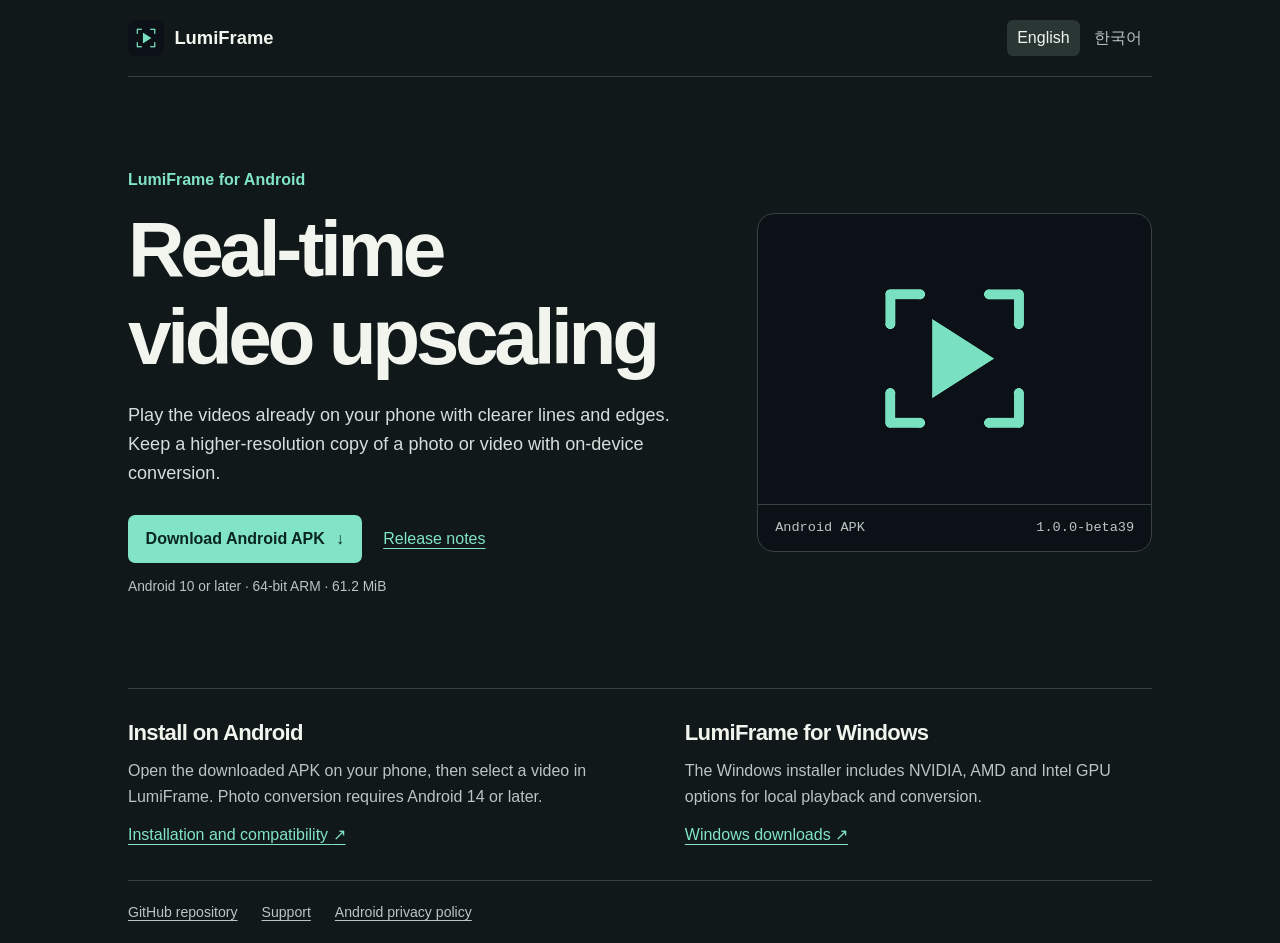
==== docs/index.html @ d56c4300 "Publish Android APK guides and English and Korean download pages" ====
<!doctype html>
<html lang="en">
<head>
  <meta charset="utf-8">
  <meta name="viewport" content="width=device-width,initial-scale=1">
  <title>LumiFrame for Android and Windows | Video upscaling &amp; APK download</title>
  <meta name="description" content="Download the official LumiFrame Android APK or Windows installer. Upscale locally stored videos in real time and convert photos and videos on your device.">
  <link rel="canonical" href="https://etonote.github.io/LumiFrame-Windows/">
  <link rel="alternate" hreflang="en" href="https://etonote.github.io/LumiFrame-Windows/">
  <link rel="alternate" hreflang="ko" href="https://etonote.github.io/LumiFrame-Windows/ko/">
  <link rel="alternate" hreflang="x-default" href="https://etonote.github.io/LumiFrame-Windows/">
  <meta property="og:type" content="website">
  <meta property="og:title" content="LumiFrame for Android and Windows | Video upscaling &amp; APK download">
  <meta property="og:description" content="Download the official LumiFrame Android APK or Windows installer. Upscale locally stored videos in real time and convert photos and videos on your device.">
  <meta property="og:url" content="https://etonote.github.io/LumiFrame-Windows/">
  <meta property="og:image" content="https://etonote.github.io/LumiFrame-Windows/assets/lumiframe-android-icon.png">
  <meta name="theme-color" content="#10181a">
  <link rel="icon" href="./assets/lumiframe-android-icon.png">
  <link rel="stylesheet" href="./download.css">
</head>
<body>
  <header class="top">
    <a class="brand" href="./"><img src="./assets/lumiframe-android-icon.png" width="36" height="36" alt="">LumiFrame</a>
    <nav aria-label="Language"><a lang="en" hreflang="en" href="./" aria-current="page">English</a><a lang="ko" hreflang="ko" href="./ko/">한국어</a></nav>
  </header>
  <main>
    <section class="hero">
      <div class="copy">
        <p class="platform">LumiFrame for Android</p>
        <h1>Real-time video upscaling</h1>
        <p class="intro">Play the videos already on your phone with clearer lines and edges. Keep a higher-resolution copy of a photo or video with on-device conversion.</p>
        <div class="actions"><a class="button" href="https://github.com/ETONOTE/LumiFrame-Windows/releases/download/android-v1.0.0-beta39/LumiFrame-1.0.0-beta39.apk">Download Android APK <span aria-hidden="true">↓</span></a><a class="notes" href="https://github.com/ETONOTE/LumiFrame-Windows/releases/tag/android-v1.0.0-beta39">Release notes</a></div>
        <p class="requirements">Android 10 or later · 64-bit ARM · 61.2 MiB</p>
      </div>
      <div class="art"><img src="./assets/lumiframe-android-icon.png" alt="" width="512" height="512"><div><span>Android APK</span><span aria-label="APK version">1.0.0-beta39</span></div></div>
    </section>
    <section class="resources" aria-label="Installation guides">
      <article><h2>Install on Android</h2><p>Open the downloaded APK on your phone, then select a video in LumiFrame. Photo conversion requires Android 14 or later.</p><a href="https://github.com/ETONOTE/LumiFrame-Windows/blob/main/ANDROID.md">Installation and compatibility <span aria-hidden="true">↗</span></a></article>
      <article><h2>LumiFrame for Windows</h2><p>The Windows installer includes NVIDIA, AMD and Intel GPU options for local playback and conversion.</p><a href="https://github.com/ETONOTE/LumiFrame-Windows/releases/latest">Windows downloads <span aria-hidden="true">↗</span></a></article>
    </section>
  </main>
  <footer><a href="https://github.com/ETONOTE/LumiFrame-Windows">GitHub repository</a><a href="https://github.com/ETONOTE/LumiFrame-Windows/issues">Support</a><a href="https://lumiframe-privacy.etonote.chatgpt.site">Android privacy policy</a></footer>
</body>
</html>
---- docs/download.css ----
:root {
  color-scheme: dark;
  --ink: #f1f5ee;
  --muted: #b9c6c2;
  --rule: #354440;
  --mint: #81e4c5;
  background: #10181a;
  color: var(--ink);
  font: 100%/1.6 Inter, "Segoe UI", "Malgun Gothic", sans-serif;
}
* { box-sizing: border-box; }
body { max-width: 72rem; margin: 0 auto; padding: 0 clamp(1.25rem, 5vw, 4rem); }
a { color: var(--mint); text-underline-offset: .24em; }
a:hover { text-decoration: underline; }
a:focus-visible { outline: 3px solid #fff1a5; outline-offset: 4px; }
.top, footer { display: flex; align-items: center; gap: 1.5rem; padding: 1.25rem 0; }
.top { justify-content: space-between; border-bottom: 1px solid var(--rule); }
.brand, nav, .actions, .art div { display: flex; align-items: center; }
.brand { color: var(--ink); gap: .65rem; font-weight: 700; font-size: 1.15rem; text-decoration: none; }
.brand img { border-radius: .5rem; }
nav { gap: .2rem; }
nav a { padding: .3rem .65rem; color: var(--muted); text-decoration: none; }
nav a[aria-current] { border-radius: .4rem; background: #293633; color: var(--ink); }
.hero { display: grid; grid-template-columns: 1.4fr 1fr; align-items: center; gap: clamp(2rem, 6vw, 5rem); padding: clamp(3rem, 7vw, 6rem) 0; }
.platform { color: var(--mint); font-weight: 650; margin: 0 0 .85rem; }
h1, h2 { margin: 0; line-height: 1.12; text-wrap: balance; }
h1 { font-size: clamp(2.6rem, 6.2vw, 4.9rem); letter-spacing: -.055em; }
html:lang(ko) { word-break: keep-all; overflow-wrap: break-word; }
.intro { max-width: 35rem; font-size: 1.13rem; margin: 1.25rem 0 1.65rem; color: #d5dfda; }
.actions { gap: .8rem 1.35rem; flex-wrap: wrap; }
.button { display: inline-flex; align-items: center; gap: .7rem; padding: .72rem 1.1rem; font-weight: 700; background: var(--mint); color: #0a2621; border-radius: .45rem; text-decoration: none; }
.button:hover { background: #a4f1d9; text-decoration: none; }
.requirements { font-size: .86rem; color: var(--muted); margin: .8rem 0 0; }
.art { border: 1px solid var(--rule); border-radius: 1.05rem; background: #0c1117; overflow: hidden; }
.art img { display: block; width: 68%; height: auto; margin: 3% auto; }
.art div { justify-content: space-between; gap: .5rem; padding: .8rem 1.05rem; border-top: 1px solid var(--rule); color: var(--muted); font: .85rem/1.5 "IBM Plex Mono", Consolas, monospace; }
.resources { display: grid; grid-template-columns: 1fr 1fr; border-top: 1px solid var(--rule); padding: 2rem 0; gap: clamp(2rem, 7vw, 6rem); }
h2 { font-size: 1.38rem; letter-spacing: -.03em; }
article p { color: var(--muted); margin: .8rem 0; }
footer { border-top: 1px solid var(--rule); flex-wrap: wrap; font-size: .88rem; }
footer a { color: var(--muted); }
@media (max-width: 46rem) {
  .hero { grid-template-columns: 1fr; gap: 1.75rem; padding: 2.5rem 0 2rem; }
  .art { display: flex; align-items: center; }
  .art img { width: 4.75rem; margin: 0; }
  .art div { flex: 1; padding-left: 0; border: 0; }
  .resources { grid-template-columns: 1fr; gap: 1.75rem; }
}
@media (max-width: 23rem) {
  .top { gap: .45rem; }
  nav a { padding: .3rem .35rem; }
}
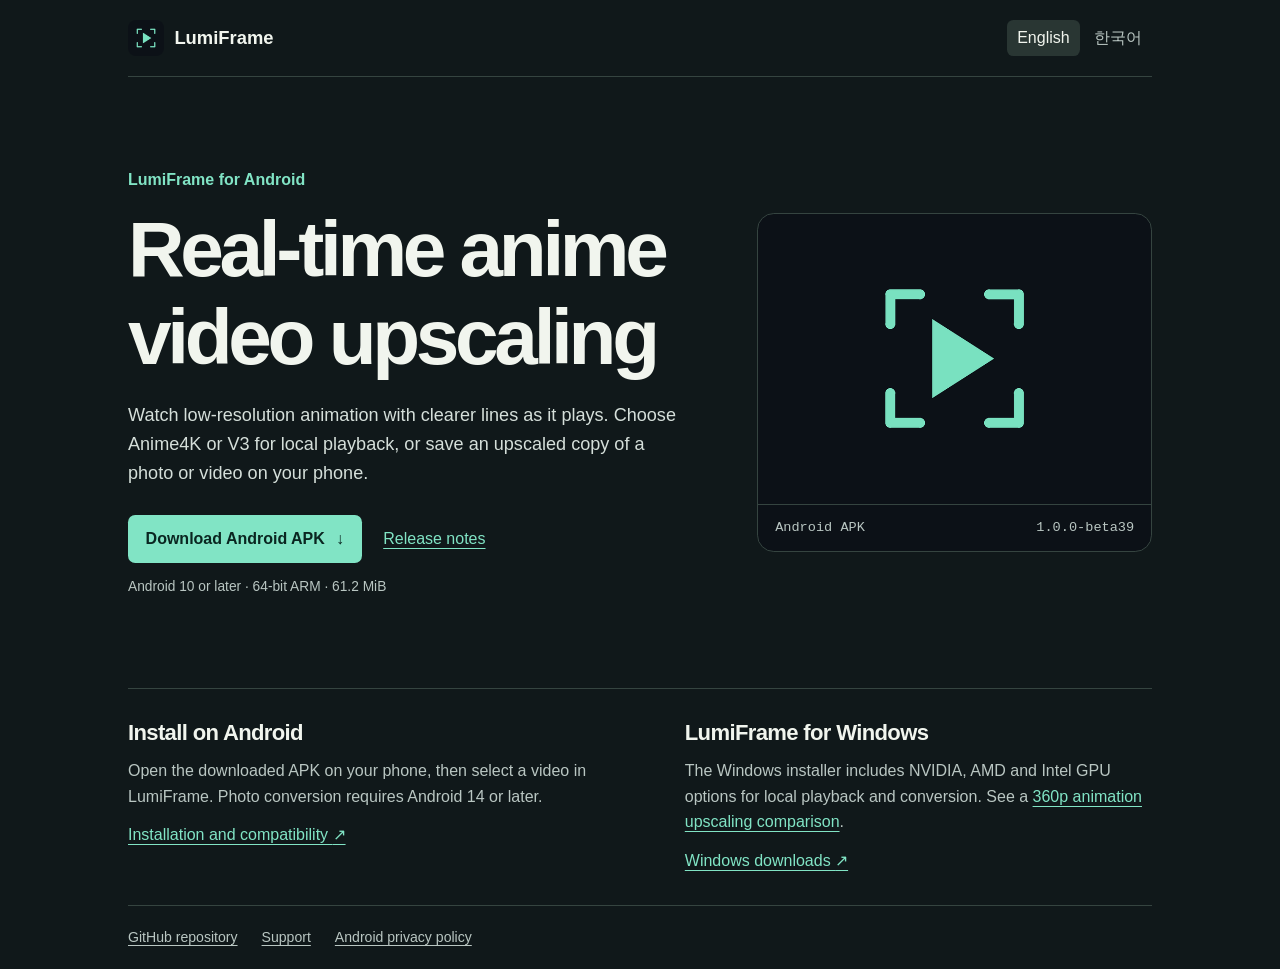
==== commit 1b6d6bc7: "Describe anime upscaling in English and Korean and enable IndexNow for downloads" ====
--- a/docs/index.html
+++ b/docs/index.html
@@ -3,15 +3,15 @@
 <head>
   <meta charset="utf-8">
   <meta name="viewport" content="width=device-width,initial-scale=1">
-  <title>LumiFrame for Android and Windows | Video upscaling &amp; APK download</title>
-  <meta name="description" content="Download the official LumiFrame Android APK or Windows installer. Upscale locally stored videos in real time and convert photos and videos on your device.">
+  <title>LumiFrame | Anime Video Upscaling for Android &amp; Windows</title>
+  <meta name="description" content="Upscale anime videos in real time with LumiFrame. Compare Anime4K and V3 playback modes on Android, save upscaled videos on your device, or download the Windows app.">
   <link rel="canonical" href="https://etonote.github.io/LumiFrame-Windows/">
   <link rel="alternate" hreflang="en" href="https://etonote.github.io/LumiFrame-Windows/">
   <link rel="alternate" hreflang="ko" href="https://etonote.github.io/LumiFrame-Windows/ko/">
   <link rel="alternate" hreflang="x-default" href="https://etonote.github.io/LumiFrame-Windows/">
   <meta property="og:type" content="website">
-  <meta property="og:title" content="LumiFrame for Android and Windows | Video upscaling &amp; APK download">
-  <meta property="og:description" content="Download the official LumiFrame Android APK or Windows installer. Upscale locally stored videos in real time and convert photos and videos on your device.">
+  <meta property="og:title" content="LumiFrame | Anime Video Upscaling for Android &amp; Windows">
+  <meta property="og:description" content="Upscale anime videos in real time with LumiFrame. Compare Anime4K and V3 playback modes on Android, save upscaled videos on your device, or download the Windows app.">
   <meta property="og:url" content="https://etonote.github.io/LumiFrame-Windows/">
   <meta property="og:image" content="https://etonote.github.io/LumiFrame-Windows/assets/lumiframe-android-icon.png">
   <meta name="theme-color" content="#10181a">
@@ -27,8 +27,8 @@
     <section class="hero">
       <div class="copy">
         <p class="platform">LumiFrame for Android</p>
-        <h1>Real-time video upscaling</h1>
-        <p class="intro">Play the videos already on your phone with clearer lines and edges. Keep a higher-resolution copy of a photo or video with on-device conversion.</p>
+        <h1>Real-time anime video upscaling</h1>
+        <p class="intro">Watch low-resolution animation with clearer lines as it plays. Choose Anime4K or V3 for local playback, or save an upscaled copy of a photo or video on your phone.</p>
         <div class="actions"><a class="button" href="https://github.com/ETONOTE/LumiFrame-Windows/releases/download/android-v1.0.0-beta39/LumiFrame-1.0.0-beta39.apk">Download Android APK <span aria-hidden="true">↓</span></a><a class="notes" href="https://github.com/ETONOTE/LumiFrame-Windows/releases/tag/android-v1.0.0-beta39">Release notes</a></div>
         <p class="requirements">Android 10 or later · 64-bit ARM · 61.2 MiB</p>
       </div>
@@ -36,7 +36,7 @@
     </section>
     <section class="resources" aria-label="Installation guides">
       <article><h2>Install on Android</h2><p>Open the downloaded APK on your phone, then select a video in LumiFrame. Photo conversion requires Android 14 or later.</p><a href="https://github.com/ETONOTE/LumiFrame-Windows/blob/main/ANDROID.md">Installation and compatibility <span aria-hidden="true">↗</span></a></article>
-      <article><h2>LumiFrame for Windows</h2><p>The Windows installer includes NVIDIA, AMD and Intel GPU options for local playback and conversion.</p><a href="https://github.com/ETONOTE/LumiFrame-Windows/releases/latest">Windows downloads <span aria-hidden="true">↗</span></a></article>
+      <article><h2>LumiFrame for Windows</h2><p>The Windows installer includes NVIDIA, AMD and Intel GPU options for local playback and conversion. See a <a href="https://github.com/ETONOTE/LumiFrame-Windows#upscaling-example">360p animation upscaling comparison</a>.</p><a href="https://github.com/ETONOTE/LumiFrame-Windows/releases/latest">Windows downloads <span aria-hidden="true">↗</span></a></article>
     </section>
   </main>
   <footer><a href="https://github.com/ETONOTE/LumiFrame-Windows">GitHub repository</a><a href="https://github.com/ETONOTE/LumiFrame-Windows/issues">Support</a><a href="https://lumiframe-privacy.etonote.chatgpt.site">Android privacy policy</a></footer>
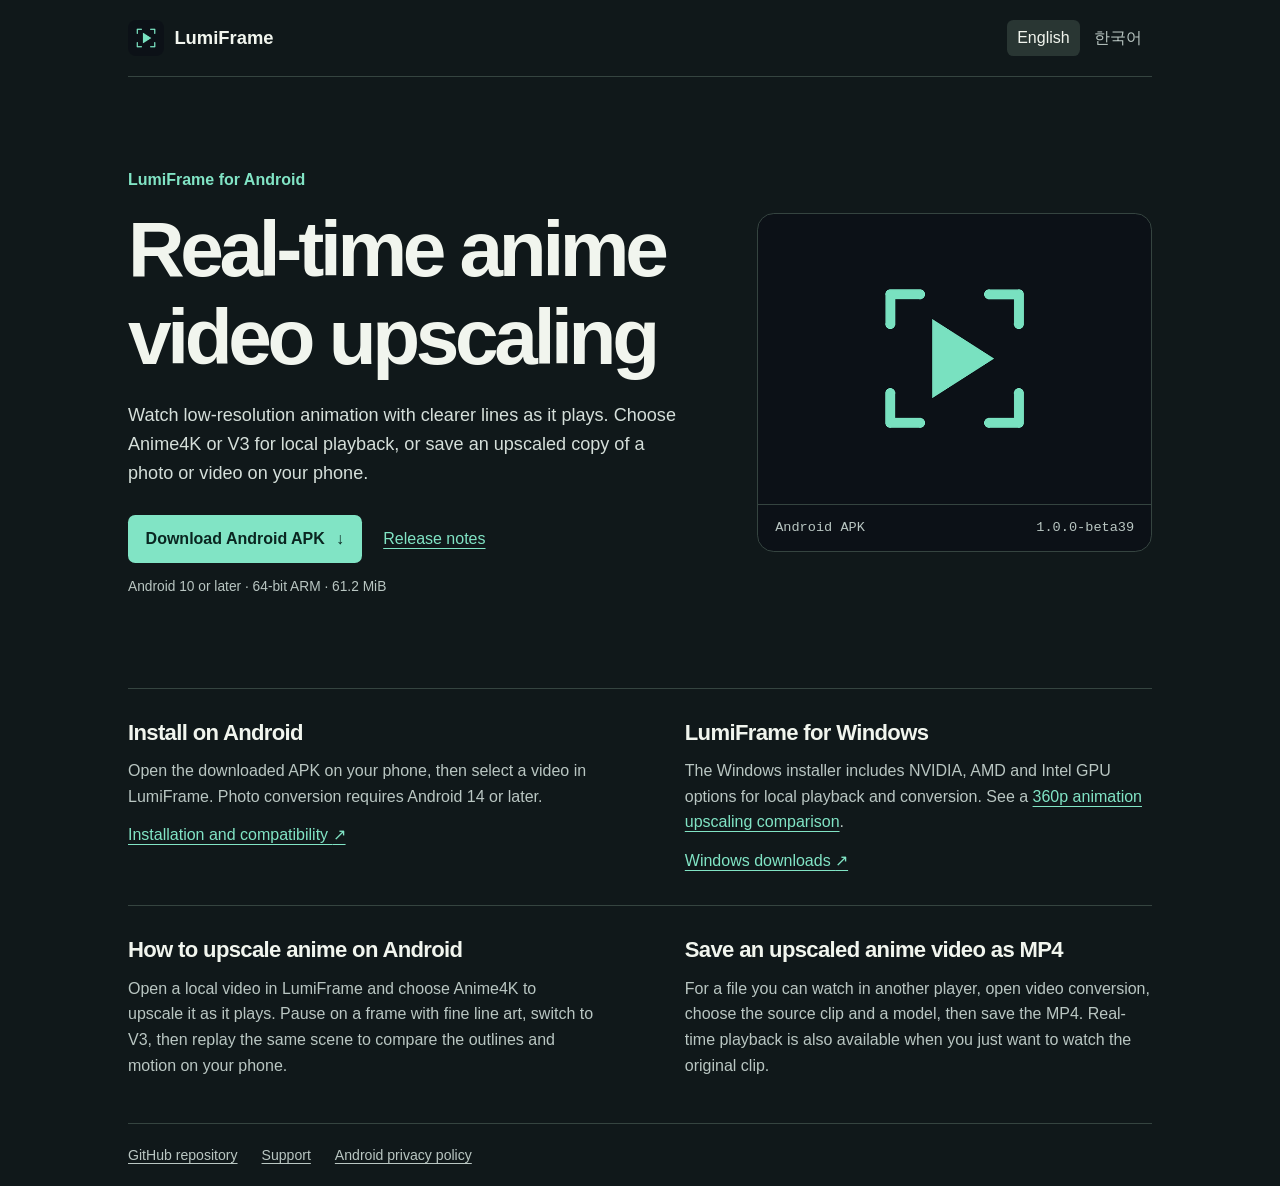
==== commit 1899b3fb: "Verify the Google project property and add bilingual anime playback and MP4 guides" ====
--- a/docs/index.html
+++ b/docs/index.html
@@ -2,6 +2,7 @@
 <html lang="en">
 <head>
   <meta charset="utf-8">
+  <meta name="google-site-verification" content="XRQ-NN98JE5APPClJgM0xoGNtwfezPtZOaaFFq7INy4">
   <meta name="viewport" content="width=device-width,initial-scale=1">
   <title>LumiFrame | Anime Video Upscaling for Android &amp; Windows</title>
   <meta name="description" content="Upscale anime videos in real time with LumiFrame. Compare Anime4K and V3 playback modes on Android, save upscaled videos on your device, or download the Windows app.">
@@ -38,6 +39,16 @@
       <article><h2>Install on Android</h2><p>Open the downloaded APK on your phone, then select a video in LumiFrame. Photo conversion requires Android 14 or later.</p><a href="https://github.com/ETONOTE/LumiFrame-Windows/blob/main/ANDROID.md">Installation and compatibility <span aria-hidden="true">↗</span></a></article>
       <article><h2>LumiFrame for Windows</h2><p>The Windows installer includes NVIDIA, AMD and Intel GPU options for local playback and conversion. See a <a href="https://github.com/ETONOTE/LumiFrame-Windows#upscaling-example">360p animation upscaling comparison</a>.</p><a href="https://github.com/ETONOTE/LumiFrame-Windows/releases/latest">Windows downloads <span aria-hidden="true">↗</span></a></article>
     </section>
+    <section class="resources" aria-label="Anime upscaling guide">
+      <article>
+        <h2>How to upscale anime on Android</h2>
+        <p>Open a local video in LumiFrame and choose Anime4K to upscale it as it plays. Pause on a frame with fine line art, switch to V3, then replay the same scene to compare the outlines and motion on your phone.</p>
+      </article>
+      <article>
+        <h2>Save an upscaled anime video as MP4</h2>
+        <p>For a file you can watch in another player, open video conversion, choose the source clip and a model, then save the MP4. Real-time playback is also available when you just want to watch the original clip.</p>
+      </article>
+    </section>
   </main>
   <footer><a href="https://github.com/ETONOTE/LumiFrame-Windows">GitHub repository</a><a href="https://github.com/ETONOTE/LumiFrame-Windows/issues">Support</a><a href="https://lumiframe-privacy.etonote.chatgpt.site">Android privacy policy</a></footer>
 </body>
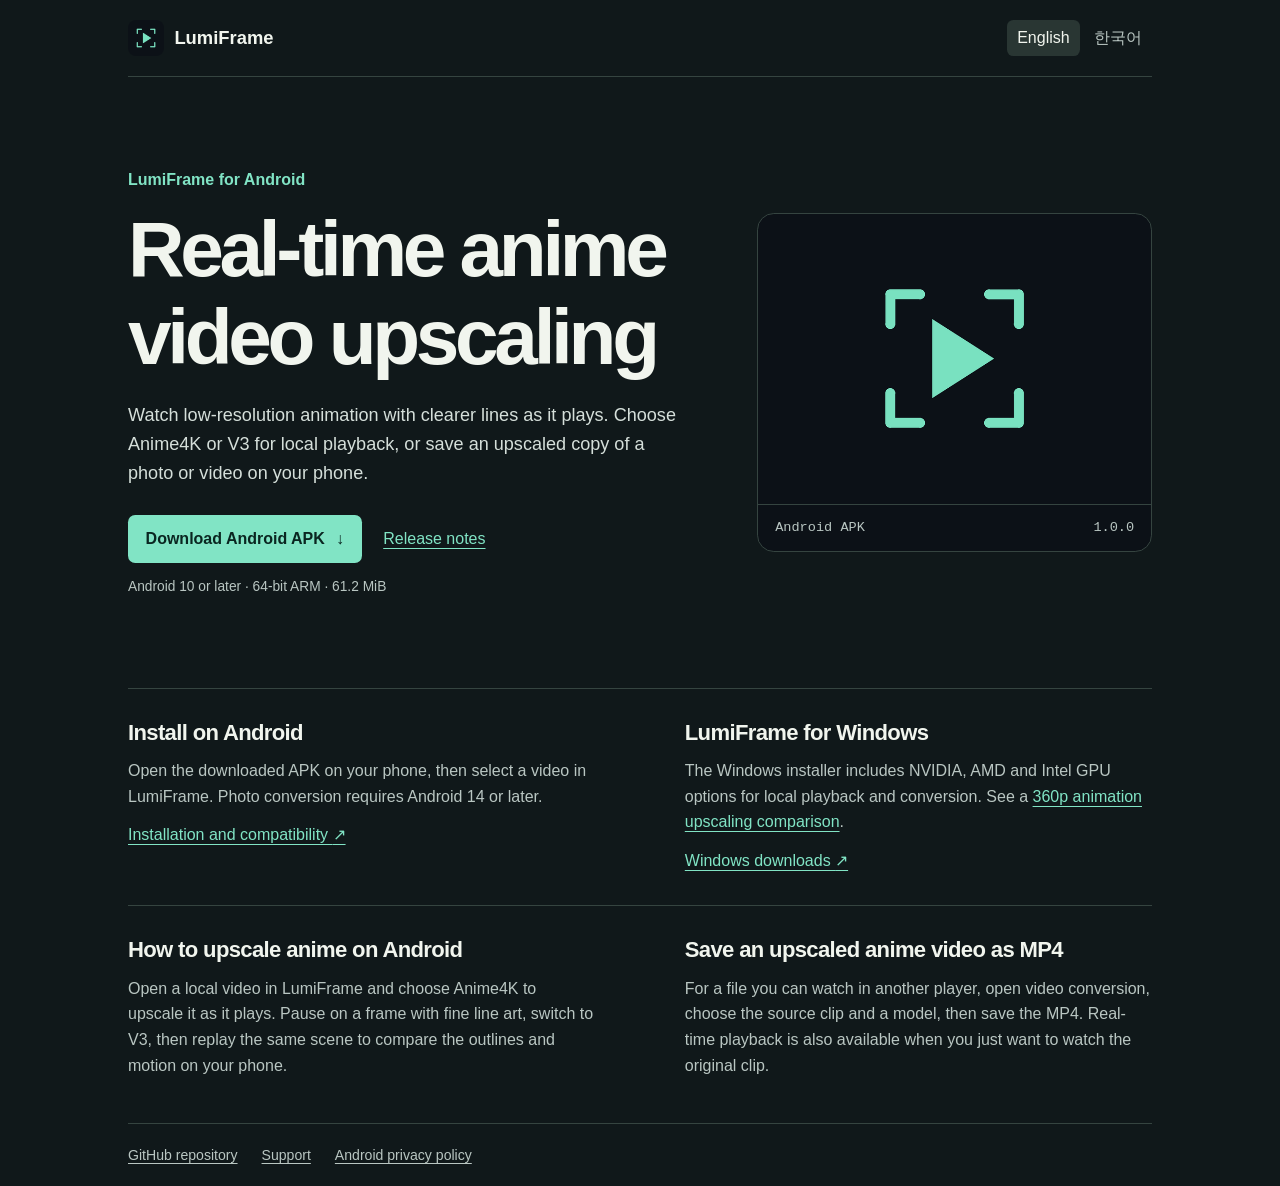
==== commit ce6b4bc3: "Update Android downloads to the privacy-corrected 1.0.0 release" ====
--- a/docs/index.html
+++ b/docs/index.html
@@ -30,10 +30,10 @@
         <p class="platform">LumiFrame for Android</p>
         <h1>Real-time anime video upscaling</h1>
         <p class="intro">Watch low-resolution animation with clearer lines as it plays. Choose Anime4K or V3 for local playback, or save an upscaled copy of a photo or video on your phone.</p>
-        <div class="actions"><a class="button" href="https://github.com/ETONOTE/LumiFrame-Windows/releases/download/android-v1.0.0-beta39/LumiFrame-1.0.0-beta39.apk">Download Android APK <span aria-hidden="true">↓</span></a><a class="notes" href="https://github.com/ETONOTE/LumiFrame-Windows/releases/tag/android-v1.0.0-beta39">Release notes</a></div>
+        <div class="actions"><a class="button" href="https://github.com/ETONOTE/LumiFrame-Windows/releases/download/android-v1.0.0/LumiFrame-1.0.0.apk">Download Android APK <span aria-hidden="true">↓</span></a><a class="notes" href="https://github.com/ETONOTE/LumiFrame-Windows/releases/tag/android-v1.0.0">Release notes</a></div>
         <p class="requirements">Android 10 or later · 64-bit ARM · 61.2 MiB</p>
       </div>
-      <div class="art"><img src="./assets/lumiframe-android-icon.png" alt="" width="512" height="512"><div><span>Android APK</span><span aria-label="APK version">1.0.0-beta39</span></div></div>
+      <div class="art"><img src="./assets/lumiframe-android-icon.png" alt="" width="512" height="512"><div><span>Android APK</span><span aria-label="APK version">1.0.0</span></div></div>
     </section>
     <section class="resources" aria-label="Installation guides">
       <article><h2>Install on Android</h2><p>Open the downloaded APK on your phone, then select a video in LumiFrame. Photo conversion requires Android 14 or later.</p><a href="https://github.com/ETONOTE/LumiFrame-Windows/blob/main/ANDROID.md">Installation and compatibility <span aria-hidden="true">↗</span></a></article>
